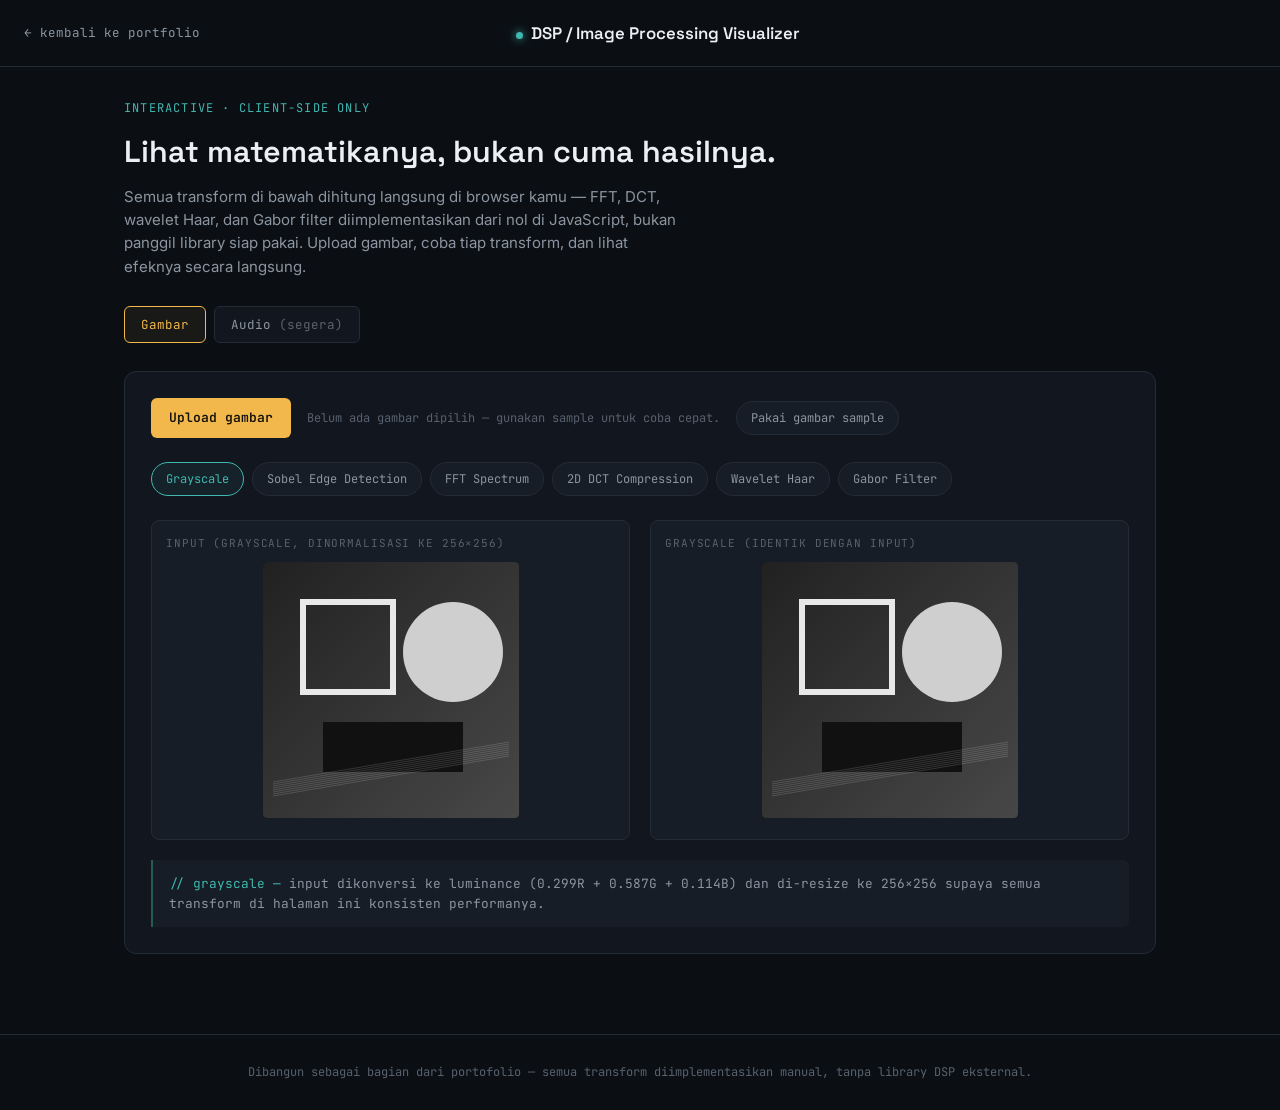
==== dsp/index.html @ 67318a8c "Tambah proyek ke-3: DSP/Image Processing Visualizer" ====
<!DOCTYPE html>
<html lang="id">
<head>
<meta charset="UTF-8">
<meta name="viewport" content="width=device-width, initial-scale=1.0">
<title>DSP Visualizer — Fale</title>
<meta name="description" content="Visualisasi interaktif transform domain frekuensi: Sobel, FFT, DCT, Wavelet Haar, Gabor filter. Semua dihitung langsung di browser.">
<link rel="preconnect" href="https://fonts.googleapis.com">
<link href="https://fonts.googleapis.com/css2?family=Space+Grotesk:wght@500;600;700&family=Inter:wght@400;500;600&family=JetBrains+Mono:wght@400;500&display=swap" rel="stylesheet">
<style>
  :root{
    --bg: #0B0F14; --surface: #12171F; --surface-2: #171D26; --hairline: #232B36;
    --text: #EDEFF2; --text-muted: #8B95A1; --text-faint: #57616E;
    --amber: #F2B84B; --amber-dim: #8A6B2E; --teal: #3FB8AF; --teal-dim: #245C57;
    --display: 'Space Grotesk', sans-serif; --body: 'Inter', sans-serif; --mono: 'JetBrains Mono', ui-monospace, monospace;
  }
  *{ box-sizing:border-box; }
  body{ margin:0; background:var(--bg); color:var(--text); font-family:var(--body); line-height:1.55; }
  ::selection{ background:var(--amber); color:#14100a; }
  :focus-visible{ outline:2px solid var(--amber); outline-offset:2px; }
  a{ color:var(--teal); }

  header{ border-bottom:1px solid var(--hairline); padding:20px 24px; display:flex; justify-content:space-between; align-items:center; flex-wrap:wrap; gap:12px; }
  header a.back{ font-family:var(--mono); font-size:12.5px; color:var(--text-muted); text-decoration:none; display:flex; align-items:center; gap:8px; }
  header a.back:hover{ color:var(--amber); }
  header .dot{ width:7px; height:7px; border-radius:50%; background:var(--teal); box-shadow:0 0 8px var(--teal); }
  header h1{ font-family:var(--display); font-size:1.05rem; margin:0; font-weight:600; }

  .wrap{ max-width:1080px; margin:0 auto; padding:32px 24px 80px; }

  .intro{ margin-bottom:28px; }
  .intro .eyebrow{ font-family:var(--mono); font-size:12px; color:var(--teal); text-transform:uppercase; letter-spacing:0.1em; margin-bottom:10px; }
  .intro h2{ font-family:var(--display); font-size:clamp(1.4rem,3vw,1.9rem); margin:0 0 10px; font-weight:600; }
  .intro p{ color:var(--text-muted); max-width:62ch; font-size:15px; margin:0; }

  .domain-switch{ display:flex; gap:8px; margin:24px 0 28px; }
  .domain-btn{
    font-family:var(--mono); font-size:12.5px; padding:9px 16px; border-radius:6px;
    border:1px solid var(--hairline); background:var(--surface); color:var(--text-muted); cursor:pointer;
  }
  .domain-btn.active{ border-color:var(--amber); color:var(--amber); background:rgba(242,184,75,0.06); }
  .domain-btn:disabled{ opacity:0.4; cursor:not-allowed; }

  .panel{ background:var(--surface); border:1px solid var(--hairline); border-radius:12px; padding:26px; }

  .upload-row{ display:flex; align-items:center; gap:16px; margin-bottom:24px; flex-wrap:wrap; }
  .upload-btn{
    font-family:var(--mono); font-size:13px; background:var(--amber); color:#14100a; font-weight:600;
    padding:10px 18px; border-radius:6px; border:none; cursor:pointer;
  }
  .upload-btn:hover{ background:#f7c66a; }
  .upload-hint{ font-family:var(--mono); font-size:12px; color:var(--text-faint); }
  input[type=file]{ display:none; }

  .transform-tabs{ display:flex; gap:8px; flex-wrap:wrap; margin-bottom:24px; }
  .t-tab{
    font-family:var(--mono); font-size:12px; padding:8px 14px; border-radius:20px;
    border:1px solid var(--hairline); background:var(--surface-2); color:var(--text-muted); cursor:pointer;
    transition:all .15s;
  }
  .t-tab:hover{ border-color:var(--teal-dim); }
  .t-tab.active{ border-color:var(--teal); color:var(--teal); background:rgba(63,184,175,0.07); }

  .canvas-row{ display:grid; grid-template-columns:1fr 1fr; gap:20px; margin-bottom:20px; }
  @media (max-width:720px){ .canvas-row{ grid-template-columns:1fr; } }
  .canvas-box{ background:var(--surface-2); border:1px solid var(--hairline); border-radius:8px; padding:14px; text-align:center; }
  .canvas-box .label{ font-family:var(--mono); font-size:11px; color:var(--text-faint); text-transform:uppercase; letter-spacing:0.08em; margin-bottom:10px; text-align:left; }
  .canvas-box canvas{ max-width:100%; height:auto; border-radius:4px; background:#000; image-rendering:pixelated; }
  .placeholder{ color:var(--text-faint); font-family:var(--mono); font-size:13px; padding:60px 0; }

  .controls{ display:flex; gap:24px; flex-wrap:wrap; margin-bottom:20px; padding:16px; background:var(--surface-2); border-radius:8px; border:1px solid var(--hairline); }
  .ctrl{ display:flex; flex-direction:column; gap:6px; min-width:180px; }
  .ctrl label{ font-family:var(--mono); font-size:11.5px; color:var(--text-muted); display:flex; justify-content:space-between; }
  .ctrl label .val{ color:var(--amber); }
  .ctrl input[type=range]{ accent-color:var(--amber); }

  .explain{
    font-family:var(--mono); font-size:12.8px; color:var(--text-muted);
    background:var(--surface-2); border-left:2px solid var(--teal-dim);
    border-radius:0 6px 6px 0; padding:14px 16px; margin-top:4px;
  }
  .explain .k{ color:var(--teal); }
  .explain.rootcause{ border-left-color:var(--amber-dim); }
  .explain.rootcause .k{ color:var(--amber); }

  .audio-soon{
    text-align:center; padding:60px 20px; color:var(--text-muted); font-family:var(--mono); font-size:14px;
  }
  .audio-soon .big{ font-size:2rem; margin-bottom:12px; }

  footer{ border-top:1px solid var(--hairline); padding:28px 24px; text-align:center; }
  footer p{ font-family:var(--mono); font-size:12px; color:var(--text-faint); margin:0; }
</style>
</head>
<body>

<header>
  <a href="../index.html" class="back">← kembali ke portfolio</a>
  <h1><span class="dot" style="display:inline-block; margin-right:8px;"></span>DSP / Image Processing Visualizer</h1>
  <span style="width:140px;"></span>
</header>

<div class="wrap">
  <div class="intro">
    <div class="eyebrow">Interactive · client-side only</div>
    <h2>Lihat matematikanya, bukan cuma hasilnya.</h2>
    <p>Semua transform di bawah dihitung langsung di browser kamu — FFT, DCT, wavelet Haar, dan Gabor filter
    diimplementasikan dari nol di JavaScript, bukan panggil library siap pakai. Upload gambar, coba tiap transform,
    dan lihat efeknya secara langsung.</p>
  </div>

  <div class="domain-switch">
    <button class="domain-btn active" id="domain-image">Gambar</button>
    <button class="domain-btn" id="domain-audio">Audio <span style="opacity:0.6;">(segera)</span></button>
  </div>

  <!-- ===================== IMAGE DOMAIN ===================== -->
  <div id="panel-image" class="panel">
    <div class="upload-row">
      <label class="upload-btn" for="file-input">Upload gambar</label>
      <input type="file" id="file-input" accept="image/*">
      <span class="upload-hint" id="upload-status">Belum ada gambar dipilih — gunakan sample untuk coba cepat.</span>
      <button class="t-tab" id="use-sample" style="cursor:pointer;">Pakai gambar sample</button>
    </div>

    <div class="transform-tabs">
      <button class="t-tab active" data-t="original">Grayscale</button>
      <button class="t-tab" data-t="sobel">Sobel Edge Detection</button>
      <button class="t-tab" data-t="fft">FFT Spectrum</button>
      <button class="t-tab" data-t="dct">2D DCT Compression</button>
      <button class="t-tab" data-t="wavelet">Wavelet Haar</button>
      <button class="t-tab" data-t="gabor">Gabor Filter</button>
    </div>

    <div id="controls-slot"></div>

    <div class="canvas-row">
      <div class="canvas-box">
        <div class="label">Input (grayscale, dinormalisasi ke 256×256)</div>
        <canvas id="canvas-in" width="256" height="256"></canvas>
      </div>
      <div class="canvas-box">
        <div class="label" id="out-label">Output</div>
        <canvas id="canvas-out" width="256" height="256"></canvas>
      </div>
    </div>

    <div id="explain-slot"></div>
  </div>

  <!-- ===================== AUDIO DOMAIN (placeholder) ===================== -->
  <div id="panel-audio" class="panel" style="display:none;">
    <div class="audio-soon">
      <div class="big">🎧</div>
      Modul audio (FIR/Hamming window, Wiener filter, spektrum FFT real-time via Web Audio API) sedang dibangun.<br>
      Menyusul di update berikutnya.
    </div>
  </div>
</div>

<footer>
  <p>Dibangun sebagai bagian dari portofolio — semua transform diimplementasikan manual, tanpa library DSP eksternal.</p>
</footer>

<script>
(function(){
  "use strict";
  const SIZE = 256; // fixed working resolution for consistent perf
  const canvasIn = document.getElementById('canvas-in');
  const canvasOut = document.getElementById('canvas-out');
  const ctxIn = canvasIn.getContext('2d');
  const ctxOut = canvasOut.getContext('2d');
  let grayMatrix = null; // Float64Array SIZE*SIZE, values 0..255
  let currentTransform = 'original';

  // ---------- image loading ----------
  function loadImageFile(file){
    const img = new Image();
    const reader = new FileReader();
    reader.onload = e => { img.onload = () => useImage(img); img.src = e.target.result; };
    reader.readAsDataURL(file);
  }

  function useImage(img){
    const tmp = document.createElement('canvas');
    tmp.width = SIZE; tmp.height = SIZE;
    const tctx = tmp.getContext('2d');
    // cover-fit crop to square
    const s = Math.min(img.width, img.height);
    const sx = (img.width - s) / 2, sy = (img.height - s) / 2;
    tctx.drawImage(img, sx, sy, s, s, 0, 0, SIZE, SIZE);
    const data = tctx.getImageData(0, 0, SIZE, SIZE).data;
    grayMatrix = new Float64Array(SIZE * SIZE);
    for (let i = 0; i < SIZE * SIZE; i++){
      const r = data[i*4], g = data[i*4+1], b = data[i*4+2];
      grayMatrix[i] = 0.299*r + 0.587*g + 0.114*b;
    }
    drawMatrix(ctxIn, grayMatrix);
    runTransform();
  }

  function drawMatrix(ctx, matrix, normalize){
    const imgData = ctx.createImageData(SIZE, SIZE);
    let mn = 0, mx = 255;
    if (normalize){
      mn = Infinity; mx = -Infinity;
      for (let i=0;i<matrix.length;i++){ if(matrix[i]<mn) mn=matrix[i]; if(matrix[i]>mx) mx=matrix[i]; }
      if (mx === mn) mx = mn + 1;
    }
    for (let i = 0; i < SIZE*SIZE; i++){
      let v = matrix[i];
      if (normalize) v = (v - mn) / (mx - mn) * 255;
      v = Math.max(0, Math.min(255, v));
      imgData.data[i*4] = v; imgData.data[i*4+1] = v; imgData.data[i*4+2] = v; imgData.data[i*4+3] = 255;
    }
    ctx.putImageData(imgData, 0, 0);
  }

  // sample gradient + shapes generated procedurally, so the tool works with zero uploads
  function generateSample(){
    const c = document.createElement('canvas'); c.width = SIZE; c.height = SIZE;
    const cx = c.getContext('2d');
    const grad = cx.createLinearGradient(0,0,SIZE,SIZE);
    grad.addColorStop(0, '#1a2230'); grad.addColorStop(1, '#3a4a5c');
    cx.fillStyle = grad; cx.fillRect(0,0,SIZE,SIZE);
    cx.strokeStyle = '#e8e8e8'; cx.lineWidth = 6;
    cx.strokeRect(40,40,90,90);
    cx.beginPath(); cx.arc(190,90,50,0,Math.PI*2); cx.fillStyle='#cfcfcf'; cx.fill();
    cx.fillStyle = '#111'; cx.fillRect(60,160,140,50);
    for(let i=0;i<8;i++){ cx.beginPath(); cx.moveTo(10, 220+i*2); cx.lineTo(246, 220+i*2 - 40); cx.strokeStyle='rgba(255,255,255,0.15)'; cx.lineWidth=1; cx.stroke(); }
    const img = new Image(); img.src = c.toDataURL();
    return new Promise(res => { img.onload = () => res(img); });
  }

  // ---------- Sobel ----------
  function sobel(mat){
    const gx = [-1,0,1,-2,0,2,-1,0,1], gy = [-1,-2,-1,0,0,0,1,2,1];
    const out = new Float64Array(SIZE*SIZE);
    for (let y=1; y<SIZE-1; y++){
      for (let x=1; x<SIZE-1; x++){
        let sx=0, sy=0, k=0;
        for (let dy=-1; dy<=1; dy++) for (let dx=-1; dx<=1; dx++){
          const v = mat[(y+dy)*SIZE + (x+dx)];
          sx += gx[k]*v; sy += gy[k]*v; k++;
        }
        out[y*SIZE+x] = Math.sqrt(sx*sx + sy*sy);
      }
    }
    return out;
  }

  // ---------- FFT (radix-2 Cooley-Tukey, 1D in-place) ----------
  function fft1d(re, im, invert){
    const n = re.length;
    for (let i=1, j=0; i<n; i++){
      let bit = n >> 1;
      for (; j & bit; bit >>= 1) j ^= bit;
      j ^= bit;
      if (i < j){ [re[i],re[j]]=[re[j],re[i]]; [im[i],im[j]]=[im[j],im[i]]; }
    }
    for (let len=2; len<=n; len<<=1){
      const ang = (invert ? 1 : -1) * 2*Math.PI/len;
      const wRe = Math.cos(ang), wIe = Math.sin(ang);
      for (let i=0; i<n; i+=len){
        let curRe=1, curIm=0;
        for (let j=0; j<len/2; j++){
          const uRe=re[i+j], uIm=im[i+j];
          const vRe = re[i+j+len/2]*curRe - im[i+j+len/2]*curIm;
          const vIm = re[i+j+len/2]*curIm + im[i+j+len/2]*curRe;
          re[i+j]=uRe+vRe; im[i+j]=uIm+vIm;
          re[i+j+len/2]=uRe-vRe; im[i+j+len/2]=uIm-vIm;
          const nRe = curRe*wRe - curIm*wIe, nIm = curRe*wIe + curIm*wRe;
          curRe=nRe; curIm=nIm;
        }
      }
    }
    if (invert) for (let i=0;i<n;i++){ re[i]/=n; im[i]/=n; }
  }

  function fft2dMagnitude(mat){
    // SIZE is 256 = power of 2, good for radix-2 FFT directly
    const re = new Float64Array(mat), im = new Float64Array(SIZE*SIZE);
    const rowRe = new Float64Array(SIZE), rowIm = new Float64Array(SIZE);
    for (let y=0; y<SIZE; y++){
      for (let x=0; x<SIZE; x++){ rowRe[x]=re[y*SIZE+x]; rowIm[x]=0; }
      fft1d(rowRe, rowIm, false);
      for (let x=0; x<SIZE; x++){ re[y*SIZE+x]=rowRe[x]; im[y*SIZE+x]=rowIm[x]; }
    }
    const colRe = new Float64Array(SIZE), colIm = new Float64Array(SIZE);
    for (let x=0; x<SIZE; x++){
      for (let y=0; y<SIZE; y++){ colRe[y]=re[y*SIZE+x]; colIm[y]=im[y*SIZE+x]; }
      fft1d(colRe, colIm, false);
      for (let y=0; y<SIZE; y++){ re[y*SIZE+x]=colRe[y]; im[y*SIZE+x]=colIm[y]; }
    }
    const mag = new Float64Array(SIZE*SIZE);
    for (let i=0;i<SIZE*SIZE;i++) mag[i] = Math.log(1 + Math.sqrt(re[i]*re[i]+im[i]*im[i]));
    // fftshift so DC sits in the center (standard spectrum visualization)
    const shifted = new Float64Array(SIZE*SIZE);
    const half = SIZE/2;
    for (let y=0; y<SIZE; y++) for (let x=0; x<SIZE; x++){
      const sy = (y+half)%SIZE, sx = (x+half)%SIZE;
      shifted[sy*SIZE+sx] = mag[y*SIZE+x];
    }
    return shifted;
  }

  // ---------- 2D DCT (8x8 block, JPEG-style) ----------
  const dctCosTable = (() => {
    const t = new Float64Array(8*8);
    for (let u=0; u<8; u++) for (let x=0; x<8; x++) t[u*8+x] = Math.cos((2*x+1)*u*Math.PI/16);
    return t;
  })();
  function alpha(u){ return u===0 ? Math.sqrt(1/8) : Math.sqrt(2/8); }

  function dctBlock(block){ // 8x8 -> 8x8 coefficients
    const out = new Float64Array(64);
    for (let v=0; v<8; v++) for (let u=0; u<8; u++){
      let sum = 0;
      for (let y=0; y<8; y++) for (let x=0; x<8; x++)
        sum += block[y*8+x] * dctCosTable[u*8+x] * dctCosTable[v*8+y];
      out[v*8+u] = alpha(u)*alpha(v)*sum;
    }
    return out;
  }
  function idctBlock(coef){
    const out = new Float64Array(64);
    for (let y=0; y<8; y++) for (let x=0; x<8; x++){
      let sum = 0;
      for (let v=0; v<8; v++) for (let u=0; u<8; u++)
        sum += alpha(u)*alpha(v)*coef[v*8+u] * dctCosTable[u*8+x] * dctCosTable[v*8+y];
      out[y*8+x] = sum;
    }
    return out;
  }
  // zig-zag order for keeping the K lowest-frequency coefficients, same idea as JPEG quantization
  const ZIGZAG = (() => {
    const order = []; let x=0,y=0,dir=1;
    for (let i=0;i<64;i++){
      order.push(y*8+x);
      if (dir===1){ if (x===7){ y++; dir=-1; } else if (y===0){ x++; dir=-1; } else { x++; y--; } }
      else { if (y===7){ x++; dir=1; } else if (x===0){ y++; dir=1; } else { x--; y++; } }
    }
    return order;
  })();

  function dctCompress(mat, keepCoeffs){
    const out = new Float64Array(SIZE*SIZE);
    const block = new Float64Array(64);
    const keepSet = new Set(ZIGZAG.slice(0, keepCoeffs));
    for (let by=0; by<SIZE; by+=8){
      for (let bx=0; bx<SIZE; bx+=8){
        for (let y=0;y<8;y++) for (let x=0;x<8;x++) block[y*8+x] = mat[(by+y)*SIZE+(bx+x)] - 128;
        const coef = dctBlock(block);
        for (let i=0;i<64;i++) if (!keepSet.has(i)) coef[i] = 0;
        const rec = idctBlock(coef);
        for (let y=0;y<8;y++) for (let x=0;x<8;x++) out[(by+y)*SIZE+(bx+x)] = rec[y*8+x] + 128;
      }
    }
    return out;
  }

  // ---------- Haar Wavelet (1-level 2D) ----------
  function haarWavelet(mat){
    const tmp = new Float64Array(SIZE*SIZE);
    const out = new Float64Array(SIZE*SIZE);
    const half = SIZE/2;
    // rows: average (low) goes to left half, difference (high) to right half
    for (let y=0; y<SIZE; y++){
      for (let x=0; x<half; x++){
        const a = mat[y*SIZE + 2*x], b = mat[y*SIZE + 2*x+1];
        tmp[y*SIZE + x] = (a+b)/2;
        tmp[y*SIZE + half + x] = (a-b)/2;
      }
    }
    // columns on the row-transformed image
    for (let x=0; x<SIZE; x++){
      for (let y=0; y<half; y++){
        const a = tmp[2*y*SIZE + x], b = tmp[(2*y+1)*SIZE + x];
        out[y*SIZE + x] = (a+b)/2;           // LL
        out[(half+y)*SIZE + x] = (a-b)/2;    // LH / HL / HH depending on quadrant
      }
    }
    return out; // quadrants: TL=LL(approx) TR=LH BL=HL BR=HH(detail)
  }

  // ---------- Gabor filter ----------
  function gaborKernel(size, sigma, theta, lambda, gamma){
    const half = Math.floor(size/2);
    const k = new Float64Array(size*size);
    const cosT = Math.cos(theta), sinT = Math.sin(theta);
    let sum = 0;
    for (let y=-half; y<=half; y++){
      for (let x=-half; x<=half; x++){
        const xp = x*cosT + y*sinT;
        const yp = -x*sinT + y*cosT;
        const env = Math.exp(-(xp*xp + gamma*gamma*yp*yp)/(2*sigma*sigma));
        const carrier = Math.cos(2*Math.PI*xp/lambda);
        const v = env*carrier;
        k[(y+half)*size + (x+half)] = v;
        sum += Math.abs(v);
      }
    }
    if (sum > 0) for (let i=0;i<k.length;i++) k[i] /= sum; // normalize energy
    return k;
  }
  function convolve(mat, kernel, ksize){
    const half = Math.floor(ksize/2);
    const out = new Float64Array(SIZE*SIZE);
    for (let y=0; y<SIZE; y++){
      for (let x=0; x<SIZE; x++){
        let sum = 0;
        for (let ky=-half; ky<=half; ky++){
          const sy = Math.min(SIZE-1, Math.max(0, y+ky));
          for (let kx=-half; kx<=half; kx++){
            const sx = Math.min(SIZE-1, Math.max(0, x+kx));
            sum += mat[sy*SIZE+sx] * kernel[(ky+half)*ksize + (kx+half)];
          }
        }
        out[y*SIZE+x] = sum;
      }
    }
    return out;
  }

  // ---------- transform dispatch + UI wiring ----------
  const explainSlot = document.getElementById('explain-slot');
  const controlsSlot = document.getElementById('controls-slot');
  const outLabel = document.getElementById('out-label');

  const EXPLAIN = {
    original: `<div class="explain"><span class="k">// grayscale —</span> input dikonversi ke luminance (0.299R + 0.587G + 0.114B) dan di-resize ke 256×256 supaya semua transform di halaman ini konsisten performanya.</div>`,
    sobel: `<div class="explain"><span class="k">// sobel —</span> konvolusi 3×3 kernel Gx dan Gy untuk estimasi gradien intensitas per arah, lalu magnitude √(Gx²+Gy²) menonjolkan tepi objek. Kernel murni spatial-domain, tanpa FFT.</div>`,
    fft: `<div class="explain"><span class="k">// fft 2d —</span> radix-2 Cooley-Tukey diterapkan per baris lalu per kolom (O(N log N) per dimensi). Spektrum di-shift supaya komponen DC (frekuensi 0) ada di tengah, lalu di-log-scale karena rentang magnitude aslinya sangat lebar.</div>`,
    dct: `<div class="explain rootcause"><span class="k">// root cause —</span> ini prinsip di balik kompresi JPEG: gambar dibagi blok 8×8, tiap blok di-DCT, lalu cuma koefisien frekuensi rendah (urutan zig-zag) yang dipertahankan. Turunkan slider dan perhatikan <em>blocking artifact</em> muncul di batas tiap blok 8×8 — itu bukan bug, itu memang konsekuensi matematis dari membuang koefisien frekuensi tinggi per blok independen.</div>`,
    wavelet: `<div class="explain"><span class="k">// haar wavelet —</span> dekomposisi 1 level: kuadran kiri-atas (LL) adalah versi low-pass/approksimasi, tiga kuadran lain (LH/HL/HH) menyimpan detail arah horizontal, vertikal, dan diagonal. Beda dengan DCT, wavelet tetap punya informasi lokasi spasial di tiap sub-band.</div>`,
    gabor: `<div class="explain"><span class="k">// gabor filter —</span> kernel = Gaussian envelope × sinusoidal carrier pada orientasi θ tertentu — meniru respons sel simple di korteks visual manusia terhadap tepi berorientasi. Geser slider theta untuk lihat filter merespons tepi di sudut berbeda.</div>`,
  };

  function setControls(html){ controlsSlot.innerHTML = html; }

  function runTransform(){
    if (!grayMatrix) return;
    explainSlot.innerHTML = EXPLAIN[currentTransform] || '';
    let result, label = 'Output';
    switch(currentTransform){
      case 'original':
        result = grayMatrix; label = 'Grayscale (identik dengan input)';
        setControls('');
        drawMatrix(ctxOut, result, false);
        break;
      case 'sobel':
        label = 'Sobel edge magnitude';
        setControls('');
        result = sobel(grayMatrix);
        drawMatrix(ctxOut, result, true);
        break;
      case 'fft':
        label = 'Log-magnitude spectrum (DC di tengah)';
        setControls('');
        result = fft2dMagnitude(grayMatrix);
        drawMatrix(ctxOut, result, true);
        break;
      case 'dct': {
        label = 'Rekonstruksi dari koefisien DCT yang disimpan';
        const keepVal = document.getElementById('dct-keep');
        const keep = keepVal ? parseInt(keepVal.value) : 10;
        setControls(`<div class="ctrl"><label>Koefisien disimpan per blok 8×8 <span class="val" id="dct-keep-val">${keep} / 64</span></label>
          <input type="range" id="dct-keep" min="1" max="64" value="${keep}"></div>`);
        document.getElementById('dct-keep').addEventListener('input', (e)=>{
          document.getElementById('dct-keep-val').textContent = e.target.value + ' / 64';
          result = dctCompress(grayMatrix, parseInt(e.target.value));
          drawMatrix(ctxOut, result, false);
        });
        result = dctCompress(grayMatrix, keep);
        drawMatrix(ctxOut, result, false);
        break;
      }
      case 'wavelet':
        label = 'Dekomposisi 1-level: LL | LH / HL | HH';
        setControls('');
        result = haarWavelet(grayMatrix);
        drawMatrix(ctxOut, result, true);
        break;
      case 'gabor': {
        label = 'Respons filter Gabor';
        const thetaEl = document.getElementById('gabor-theta');
        const lambdaEl = document.getElementById('gabor-lambda');
        const theta = thetaEl ? parseFloat(thetaEl.value) : 0;
        const lambda = lambdaEl ? parseFloat(lambdaEl.value) : 8;
        setControls(`
          <div class="ctrl"><label>Orientasi θ <span class="val" id="gabor-theta-val">${theta}°</span></label>
            <input type="range" id="gabor-theta" min="0" max="180" step="15" value="${theta}"></div>
          <div class="ctrl"><label>Wavelength λ <span class="val" id="gabor-lambda-val">${lambda}px</span></label>
            <input type="range" id="gabor-lambda" min="4" max="20" step="1" value="${lambda}"></div>`);
        const recompute = () => {
          const t = parseFloat(document.getElementById('gabor-theta').value);
          const l = parseFloat(document.getElementById('gabor-lambda').value);
          document.getElementById('gabor-theta-val').textContent = t + '°';
          document.getElementById('gabor-lambda-val').textContent = l + 'px';
          const kernel = gaborKernel(15, 3.5, t*Math.PI/180, l, 0.5);
          const r = convolve(grayMatrix, kernel, 15);
          drawMatrix(ctxOut, r, true);
        };
        document.getElementById('gabor-theta').addEventListener('input', recompute);
        document.getElementById('gabor-lambda').addEventListener('input', recompute);
        const kernel = gaborKernel(15, 3.5, theta*Math.PI/180, lambda, 0.5);
        result = convolve(grayMatrix, kernel, 15);
        drawMatrix(ctxOut, result, true);
        break;
      }
    }
    outLabel.textContent = label;
  }

  document.querySelectorAll('.t-tab').forEach(btn => {
    btn.addEventListener('click', () => {
      document.querySelectorAll('.t-tab').forEach(b=>b.classList.remove('active'));
      btn.classList.add('active');
      currentTransform = btn.dataset.t;
      runTransform();
    });
  });

  document.getElementById('file-input').addEventListener('change', (e) => {
    if (e.target.files[0]){
      document.getElementById('upload-status').textContent = e.target.files[0].name;
      loadImageFile(e.target.files[0]);
    }
  });

  document.getElementById('use-sample').addEventListener('click', async () => {
    document.getElementById('upload-status').textContent = 'Sample bawaan';
    const img = await generateSample();
    useImage(img);
  });

  document.getElementById('domain-audio').addEventListener('click', () => {
    document.getElementById('domain-image').classList.remove('active');
    document.getElementById('domain-audio').classList.add('active');
    document.getElementById('panel-image').style.display = 'none';
    document.getElementById('panel-audio').style.display = 'block';
  });
  document.getElementById('domain-image').addEventListener('click', () => {
    document.getElementById('domain-audio').classList.remove('active');
    document.getElementById('domain-image').classList.add('active');
    document.getElementById('panel-audio').style.display = 'none';
    document.getElementById('panel-image').style.display = 'block';
  });

  // boot with sample image so the tool is never empty on load
  generateSample().then(useImage);
})();
</script>

</body>
</html>
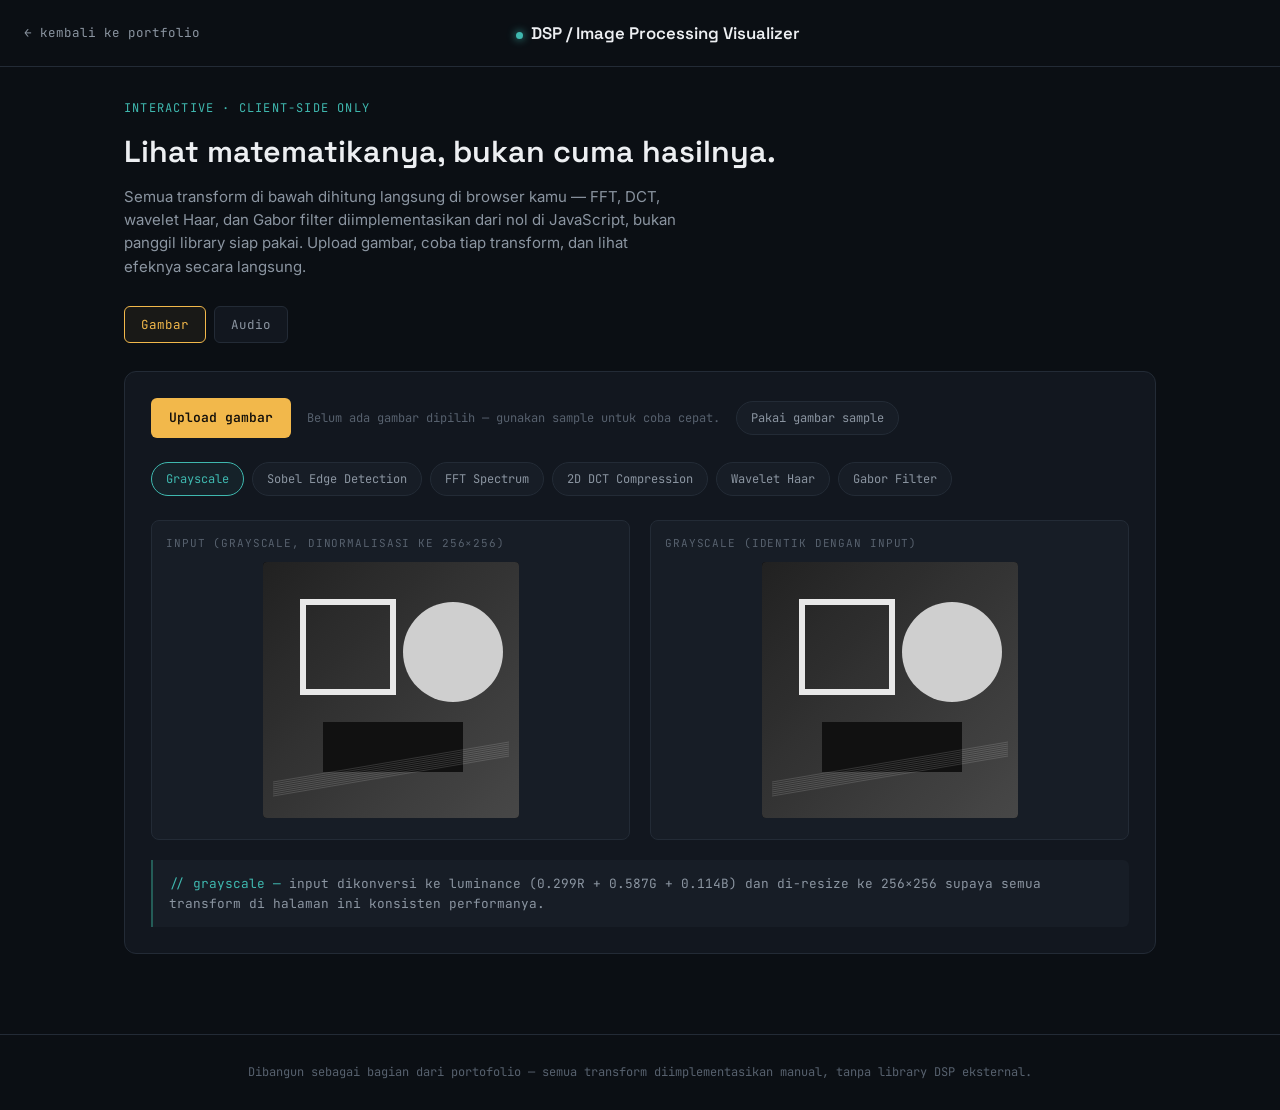
==== commit 3c71f9f2: "Tambah kontak email, hapus label (segera) di tab Audio" ====
--- a/dsp/index.html
+++ b/dsp/index.html
@@ -111,7 +111,7 @@
 
   <div class="domain-switch">
     <button class="domain-btn active" id="domain-image">Gambar</button>
-    <button class="domain-btn" id="domain-audio">Audio <span style="opacity:0.6;">(segera)</span></button>
+    <button class="domain-btn" id="domain-audio">Audio</button>
   </div>
 
   <!-- ===================== IMAGE DOMAIN ===================== -->
@@ -148,13 +148,42 @@
     <div id="explain-slot"></div>
   </div>
 
-  <!-- ===================== AUDIO DOMAIN (placeholder) ===================== -->
+  <!-- ===================== AUDIO DOMAIN ===================== -->
   <div id="panel-audio" class="panel" style="display:none;">
-    <div class="audio-soon">
-      <div class="big">🎧</div>
-      Modul audio (FIR/Hamming window, Wiener filter, spektrum FFT real-time via Web Audio API) sedang dibangun.<br>
-      Menyusul di update berikutnya.
+    <div class="upload-row">
+      <label class="upload-btn" for="audio-file-input">Upload audio</label>
+      <input type="file" id="audio-file-input" accept="audio/*">
+      <span class="upload-hint" id="audio-upload-status">Belum ada audio dipilih — gunakan sample untuk coba cepat.</span>
+      <button class="t-tab" id="audio-use-sample" style="cursor:pointer;">Pakai audio sample</button>
     </div>
+
+    <div class="transform-tabs">
+      <button class="t-tab active" data-at="original">Original</button>
+      <button class="t-tab" data-at="fir">FIR Low-pass</button>
+      <button class="t-tab" data-at="wiener">Wiener Denoising</button>
+      <button class="t-tab" data-at="window">Windowing &amp; Leakage</button>
+    </div>
+
+    <div id="audio-controls-slot"></div>
+
+    <div class="canvas-row">
+      <div class="canvas-box">
+        <div class="label">Waveform — abu-abu: original · warna: hasil proses</div>
+        <canvas id="canvas-wave" width="480" height="160" style="background:var(--bg);"></canvas>
+      </div>
+      <div class="canvas-box">
+        <div class="label">Spektrum (FFT magnitude, dB) — abu-abu: original · warna: hasil proses</div>
+        <canvas id="canvas-spec" width="480" height="160" style="background:var(--bg);"></canvas>
+      </div>
+    </div>
+
+    <div class="upload-row" style="margin-bottom:0;">
+      <button class="t-tab" id="play-original" style="cursor:pointer;">▶ Dengar original</button>
+      <button class="t-tab" id="play-processed" style="cursor:pointer;">▶ Dengar hasil proses</button>
+      <span class="upload-hint" id="audio-meta"></span>
+    </div>
+
+    <div id="audio-explain-slot" style="margin-top:20px;"></div>
   </div>
 </div>
 
@@ -512,9 +541,9 @@
     outLabel.textContent = label;
   }
 
-  document.querySelectorAll('.t-tab').forEach(btn => {
+  document.querySelectorAll('.t-tab[data-t]').forEach(btn => {
     btn.addEventListener('click', () => {
-      document.querySelectorAll('.t-tab').forEach(b=>b.classList.remove('active'));
+      document.querySelectorAll('.t-tab[data-t]').forEach(b=>b.classList.remove('active'));
       btn.classList.add('active');
       currentTransform = btn.dataset.t;
       runTransform();
@@ -547,6 +576,293 @@
     document.getElementById('panel-image').style.display = 'block';
   });
 
+  // ===================== AUDIO MODULE =====================
+  const AUDIO_N = 8192; // fixed working length, power of 2 (required by fft1d)
+  let audioBuffer = null;   // Float32Array, length AUDIO_N, values roughly -1..1
+  let audioSampleRate = 8000;
+  let currentAudioTransform = 'original';
+  const canvasWave = document.getElementById('canvas-wave');
+  const canvasSpec = document.getElementById('canvas-spec');
+  const ctxWave = canvasWave.getContext('2d');
+  const ctxSpec = canvasSpec.getContext('2d');
+  let sharedAudioCtx = null;
+
+  function hammingWindow(n, N){ return 0.54 - 0.46*Math.cos(2*Math.PI*n/(N-1)); }
+
+  // ---------- sample synthesis (works with zero uploads, like the image sample) ----------
+  function generateSampleAudio(){
+    const fs = 8000;
+    const buf = new Float32Array(AUDIO_N);
+    for (let i=0; i<AUDIO_N; i++){
+      const t = i/fs;
+      let s = 0.5*Math.sin(2*Math.PI*440*t) + 0.25*Math.sin(2*Math.PI*880*t);
+      s += 0.12*(Math.random()*2 - 1); // white noise
+      buf[i] = s;
+    }
+    audioBuffer = buf; audioSampleRate = fs;
+    document.getElementById('audio-meta').textContent = `${fs} Hz · ${AUDIO_N} sample (~${(AUDIO_N/fs).toFixed(2)}s) · sample sintetis: 440Hz + 880Hz + white noise`;
+    runAudioTransform();
+  }
+
+  function loadAudioFile(file){
+    const arrayBufferReader = new FileReader();
+    arrayBufferReader.onload = async (e) => {
+      if (!sharedAudioCtx) sharedAudioCtx = new (window.AudioContext||window.webkitAudioContext)();
+      try {
+        const decoded = await sharedAudioCtx.decodeAudioData(e.target.result);
+        const ch0 = decoded.getChannelData(0);
+        const buf = new Float32Array(AUDIO_N);
+        for (let i=0; i<AUDIO_N; i++) buf[i] = i < ch0.length ? ch0[i] : 0;
+        audioBuffer = buf; audioSampleRate = decoded.sampleRate;
+        document.getElementById('audio-meta').textContent =
+          `${decoded.sampleRate} Hz · memproses ${AUDIO_N} sample pertama (~${(AUDIO_N/decoded.sampleRate).toFixed(2)}s dari file)`;
+        runAudioTransform();
+      } catch(err){
+        document.getElementById('audio-meta').textContent = 'Gagal decode file audio: ' + err.message;
+      }
+    };
+    arrayBufferReader.readAsArrayBuffer(file);
+  }
+
+  // ---------- FIR low-pass (windowed-sinc + Hamming window) ----------
+  function firLowpass(cutoffHz, sampleRate, numTaps){
+    const fcNorm = cutoffHz / sampleRate;
+    const M = numTaps - 1;
+    const h = new Float64Array(numTaps);
+    for (let n=0; n<numTaps; n++){
+      const k = n - M/2;
+      const x = 2*fcNorm*k;
+      const sincVal = (k===0) ? 1 : Math.sin(Math.PI*x)/(Math.PI*x);
+      h[n] = 2*fcNorm*sincVal*hammingWindow(n, numTaps);
+    }
+    let sum=0; for(let i=0;i<numTaps;i++) sum+=h[i];
+    for(let i=0;i<numTaps;i++) h[i]/=sum; // normalize to unity DC gain
+    return h;
+  }
+  function applyFIR(signal, h){
+    const half = Math.floor(h.length/2);
+    const out = new Float64Array(signal.length);
+    for (let i=0; i<signal.length; i++){
+      let sum = 0;
+      for (let k=0; k<h.length; k++){
+        const idx = i + k - half;
+        if (idx>=0 && idx<signal.length) sum += signal[idx]*h[k];
+      }
+      out[i] = sum;
+    }
+    return out;
+  }
+
+  // ---------- Wiener-like global spectral denoising ----------
+  // Simplification: noise floor estimated as the median magnitude across the whole
+  // spectrum (single global estimate), NOT an adaptive per-frame STFT Wiener filter.
+  // Documented explicitly in the explain panel -- consistent with root-cause honesty.
+  function wienerDenoise(signal, alpha){
+    const re = new Float64Array(signal), im = new Float64Array(signal.length);
+    fft1d(re, im, false);
+    const mags = new Float64Array(signal.length);
+    for (let i=0;i<signal.length;i++) mags[i] = Math.sqrt(re[i]*re[i]+im[i]*im[i]);
+    const sorted = Array.from(mags).sort((a,b)=>a-b);
+    const noiseFloor = sorted[Math.floor(sorted.length*0.5)]; // median as global noise estimate
+    const noisePower = noiseFloor*noiseFloor;
+    for (let i=0;i<signal.length;i++){
+      const magSq = mags[i]*mags[i];
+      const gain = magSq / (magSq + alpha*noisePower);
+      re[i] *= gain; im[i] *= gain;
+    }
+    fft1d(re, im, true);
+    return re; // real part after inverse FFT
+  }
+
+  // ---------- 1D FFT magnitude spectrum in dB (reuses the tested fft1d) ----------
+  function spectrumDb(signal){
+    const re = new Float64Array(signal), im = new Float64Array(signal.length);
+    fft1d(re, im, false);
+    const half = signal.length/2;
+    const db = new Float64Array(half);
+    for (let i=0; i<half; i++){
+      const mag = Math.sqrt(re[i]*re[i]+im[i]*im[i]) / signal.length;
+      db[i] = 20*Math.log10(mag + 1e-9);
+    }
+    return db;
+  }
+
+  // ---------- drawing ----------
+  function drawWaveform(ctx, original, processed){
+    const W = ctx.canvas.width, H = ctx.canvas.height;
+    ctx.clearRect(0,0,W,H);
+    const drawLine = (arr, color) => {
+      ctx.beginPath();
+      const step = Math.max(1, Math.floor(arr.length / W));
+      for (let x=0; x<W; x++){
+        const idx = Math.min(arr.length-1, x*step);
+        const v = Math.max(-1, Math.min(1, arr[idx]));
+        const y = H/2 - v*(H/2-4);
+        if (x===0) ctx.moveTo(x,y); else ctx.lineTo(x,y);
+      }
+      ctx.strokeStyle = color; ctx.lineWidth = 1.3; ctx.stroke();
+    };
+    if (original) drawLine(original, 'rgba(139,149,161,0.55)');
+    if (processed) drawLine(processed, '#F2B84B');
+  }
+
+  function drawSpectrum(ctx, original, processed){
+    const W = ctx.canvas.width, H = ctx.canvas.height;
+    ctx.clearRect(0,0,W,H);
+    const drawLine = (arr, color) => {
+      if (!arr) return;
+      const minDb = -100, maxDb = 0;
+      ctx.beginPath();
+      const step = Math.max(1, Math.floor(arr.length / W));
+      for (let x=0; x<W; x++){
+        const idx = Math.min(arr.length-1, x*step);
+        const v = Math.max(minDb, Math.min(maxDb, arr[idx]));
+        const y = H - ((v-minDb)/(maxDb-minDb))*H;
+        if (x===0) ctx.moveTo(x,y); else ctx.lineTo(x,y);
+      }
+      ctx.strokeStyle = color; ctx.lineWidth = 1.3; ctx.stroke();
+    };
+    drawLine(original, 'rgba(139,149,161,0.55)');
+    drawLine(processed, '#3FB8AF');
+  }
+
+  // ---------- playback ----------
+  function playFloatArray(arr, sampleRate){
+    if (!sharedAudioCtx) sharedAudioCtx = new (window.AudioContext||window.webkitAudioContext)();
+    const buf = sharedAudioCtx.createBuffer(1, arr.length, sampleRate);
+    const chan = buf.getChannelData(0);
+    for (let i=0;i<arr.length;i++) chan[i] = Math.max(-1, Math.min(1, arr[i]));
+    const src = sharedAudioCtx.createBufferSource();
+    src.buffer = buf; src.connect(sharedAudioCtx.destination); src.start();
+  }
+
+  let lastProcessedAudio = null;
+
+  const AUDIO_EXPLAIN = {
+    original: `<div class="explain"><span class="k">// original —</span> sinyal input apa adanya, ditampilkan sebagai waveform (domain waktu) dan spektrum magnitude dalam dB (domain frekuensi, via FFT 1D radix-2 yang sama dengan modul gambar).</div>`,
+    fir: `<div class="explain"><span class="k">// fir low-pass —</span> desain windowed-sinc: impulse response ideal (sinc) dikalikan Hamming window supaya sisi filter tidak terlalu bergelombang (mengurangi ripple di passband/stopband). Konvolusi langsung di domain waktu, bukan lewat FFT.</div>`,
+    wiener: `<div class="explain rootcause"><span class="k">// root cause / limitasi —</span> ini <em>bukan</em> Wiener filter adaptif per-frame (short-time, overlap-add) seperti pada software denoising profesional. Noise floor diestimasi sebagai satu nilai median magnitude spektrum global untuk seluruh sinyal, lalu gain Wiener |X|²/(|X|²+α·noise²) diterapkan sekali. Cukup untuk demonstrasi prinsip, tapi tidak akan menangani noise yang berubah-ubah sepanjang waktu.</div>`,
+    window: `<div class="explain"><span class="k">// windowing & leakage —</span> sinyal finite-length yang dipotong tegas (rectangular window) menghasilkan sidelobe di spektrum — energi "bocor" ke frekuensi tetangga. Hamming window meredam sidelobe itu (dalam pengujian internal, ~90% lebih sedikit energi sidelobe untuk nada yang tidak persis di satu bin FFT) dengan trade-off: main lobe jadi sedikit lebih lebar.</div>`,
+  };
+
+  function setAudioControls(html){ document.getElementById('audio-controls-slot').innerHTML = html; }
+
+  function runAudioTransform(){
+    if (!audioBuffer) return;
+    document.getElementById('audio-explain-slot').innerHTML = AUDIO_EXPLAIN[currentAudioTransform] || '';
+    const origSpec = spectrumDb(audioBuffer);
+
+    switch(currentAudioTransform){
+      case 'original':
+        setAudioControls('');
+        lastProcessedAudio = audioBuffer;
+        drawWaveform(ctxWave, audioBuffer, null);
+        drawSpectrum(ctxSpec, origSpec, null);
+        break;
+
+      case 'fir': {
+        const cutoffEl = document.getElementById('fir-cutoff');
+        const cutoff = cutoffEl ? parseInt(cutoffEl.value) : Math.round(audioSampleRate*0.15);
+        const maxCutoff = Math.floor(audioSampleRate/2) - 100;
+        setAudioControls(`<div class="ctrl"><label>Cutoff frequency <span class="val" id="fir-cutoff-val">${cutoff} Hz</span></label>
+          <input type="range" id="fir-cutoff" min="100" max="${maxCutoff}" step="50" value="${cutoff}"></div>`);
+        const recompute = () => {
+          const c = parseInt(document.getElementById('fir-cutoff').value);
+          document.getElementById('fir-cutoff-val').textContent = c + ' Hz';
+          const h = firLowpass(c, audioSampleRate, 101);
+          const filtered = applyFIR(audioBuffer, h);
+          lastProcessedAudio = filtered;
+          drawWaveform(ctxWave, audioBuffer, filtered);
+          drawSpectrum(ctxSpec, origSpec, spectrumDb(filtered));
+        };
+        document.getElementById('fir-cutoff').addEventListener('input', recompute);
+        recompute();
+        break;
+      }
+
+      case 'wiener': {
+        const alphaEl = document.getElementById('wiener-alpha');
+        const alpha = alphaEl ? parseFloat(alphaEl.value) : 1.5;
+        setAudioControls(`<div class="ctrl"><label>Agresivitas (α) <span class="val" id="wiener-alpha-val">${alpha.toFixed(1)}</span></label>
+          <input type="range" id="wiener-alpha" min="0.2" max="6" step="0.1" value="${alpha}"></div>`);
+        const recompute = () => {
+          const a = parseFloat(document.getElementById('wiener-alpha').value);
+          document.getElementById('wiener-alpha-val').textContent = a.toFixed(1);
+          const denoised = wienerDenoise(audioBuffer, a);
+          lastProcessedAudio = denoised;
+          drawWaveform(ctxWave, audioBuffer, denoised);
+          drawSpectrum(ctxSpec, origSpec, spectrumDb(denoised));
+        };
+        document.getElementById('wiener-alpha').addEventListener('input', recompute);
+        recompute();
+        break;
+      }
+
+      case 'window': {
+        const modeEl = document.querySelector('input[name="win-mode"]:checked');
+        const mode = modeEl ? modeEl.value : 'hamming';
+        setAudioControls(`
+          <div class="ctrl">
+            <label style="margin-bottom:8px;">Fungsi window sebelum FFT</label>
+            <label style="flex-direction:row; gap:8px; align-items:center; font-size:12.5px;">
+              <input type="radio" name="win-mode" value="rect" ${mode==='rect'?'checked':''}> Rectangular (tanpa window)
+            </label>
+            <label style="flex-direction:row; gap:8px; align-items:center; font-size:12.5px; margin-top:4px;">
+              <input type="radio" name="win-mode" value="hamming" ${mode==='hamming'?'checked':''}> Hamming
+            </label>
+          </div>`);
+        const recompute = () => {
+          const m = document.querySelector('input[name="win-mode"]:checked').value;
+          let windowed;
+          if (m === 'hamming'){
+            windowed = new Float64Array(audioBuffer.length);
+            for (let i=0;i<audioBuffer.length;i++) windowed[i] = audioBuffer[i]*hammingWindow(i, audioBuffer.length);
+          } else {
+            windowed = audioBuffer;
+          }
+          lastProcessedAudio = windowed;
+          drawWaveform(ctxWave, audioBuffer, windowed);
+          drawSpectrum(ctxSpec, origSpec, spectrumDb(windowed));
+        };
+        document.querySelectorAll('input[name="win-mode"]').forEach(r => r.addEventListener('change', recompute));
+        recompute();
+        break;
+      }
+    }
+  }
+
+  document.querySelectorAll('.t-tab[data-at]').forEach(btn => {
+    btn.addEventListener('click', () => {
+      document.querySelectorAll('.t-tab[data-at]').forEach(b=>b.classList.remove('active'));
+      btn.classList.add('active');
+      currentAudioTransform = btn.dataset.at;
+      runAudioTransform();
+    });
+  });
+
+  document.getElementById('audio-file-input').addEventListener('change', (e) => {
+    if (e.target.files[0]){
+      document.getElementById('audio-upload-status').textContent = e.target.files[0].name;
+      loadAudioFile(e.target.files[0]);
+    }
+  });
+  document.getElementById('audio-use-sample').addEventListener('click', () => {
+    document.getElementById('audio-upload-status').textContent = 'Sample bawaan';
+    generateSampleAudio();
+  });
+  document.getElementById('play-original').addEventListener('click', () => {
+    if (audioBuffer) playFloatArray(audioBuffer, audioSampleRate);
+  });
+  document.getElementById('play-processed').addEventListener('click', () => {
+    if (lastProcessedAudio) playFloatArray(lastProcessedAudio, audioSampleRate);
+  });
+
+  // lazily generate the sample the first time the Audio tab is opened, so page load stays light
+  let audioBooted = false;
+  document.getElementById('domain-audio').addEventListener('click', () => {
+    if (!audioBooted){ audioBooted = true; generateSampleAudio(); }
+  });
+
   // boot with sample image so the tool is never empty on load
   generateSample().then(useImage);
 })();
